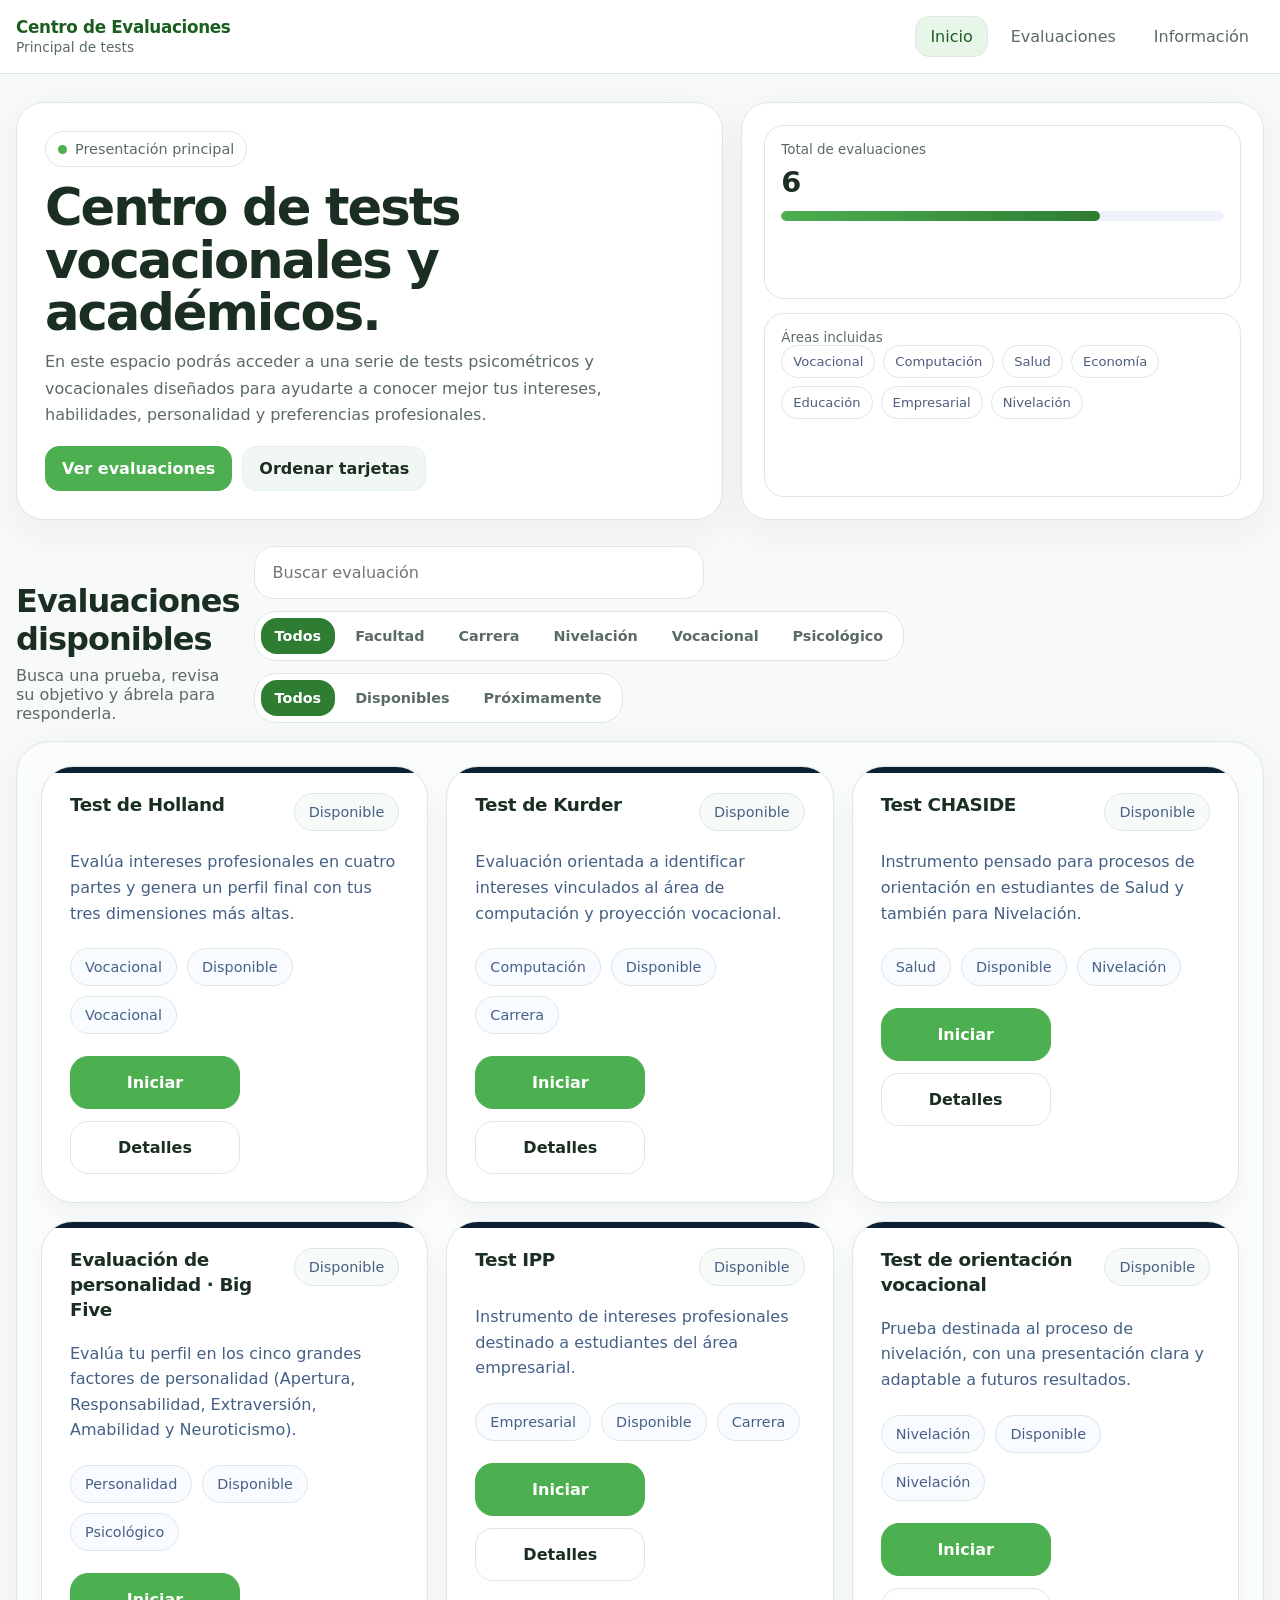
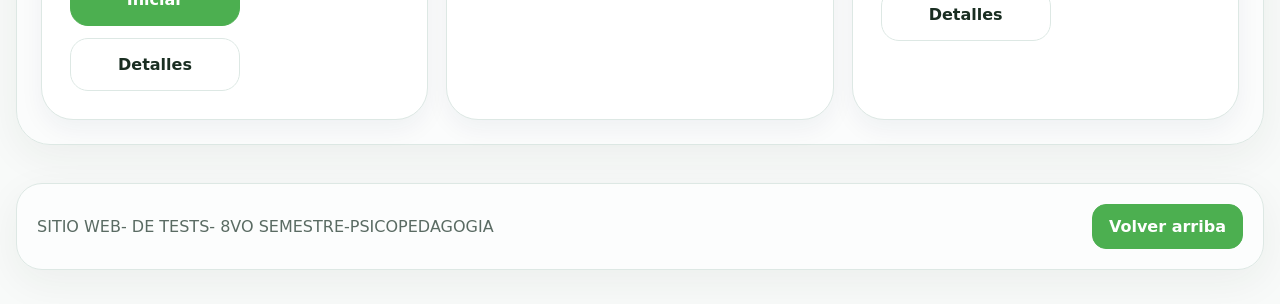
==== index.html @ 970b8825 "O" ====
<!doctype html>
<html lang="es">
  <head>
    <meta charset="utf-8" />
    <meta name="viewport" content="width=device-width,initial-scale=1" />

    <title>TESTS PSICOPEDAGOGIA</title>

    <meta
      name="description"
      content="MENU DE TESTS PSICOPEDAGOGIA."
    />
    <link rel="stylesheet" href="./styles.css" />
  </head>

  <body>
    <header class="topbar">
      <div class="container topbar__inner">
        <a class="brand" href="./index.html">
          <span class="brand__logo" aria-hidden="true"></span>
          <span>
            <span class="brand__name">Centro de Evaluaciones</span><br />
            <span class="brand__sub"> Principal de tests</span>
          </span>
        </a>

        <nav class="nav" aria-label="Navegación principal">
          <button
            class="nav__toggle"
            id="navToggle"
            aria-expanded="false"
            aria-controls="navMenu"
          >
            <span class="sr-only">Abrir menú</span>
            <span class="hamburger"></span>
          </button>

          <div class="nav__menu" id="navMenu">
            <a class="nav__link is-active" href="#evaluaciones">Inicio</a>
            <a class="nav__link" href="#dashboard">Evaluaciones</a>
            <a class="nav__link" href="#info">Información</a>
          </div>
        </nav>
      </div>
    </header>

    <main class="container">
      <section class="hero" id="evaluaciones">
        <div class="hero__card">
          <span class="eyebrow">
            <span class="eyebrow__dot"></span>
            Presentación principal
          </span>

          <h1>Centro de tests vocacionales y académicos.</h1>

          <p>
            En este espacio podrás acceder a una serie de tests psicométricos y vocacionales diseñados para ayudarte a conocer mejor tus intereses, habilidades, personalidad y preferencias profesionales.
          </p>

          <div class="hero__actions">
            <a class="btn btn--primary" href="#dashboard">Ver evaluaciones</a>
            <button class="btn btn--soft" id="shuffleBtn" type="button">
              Ordenar tarjetas
            </button>
          </div>
        </div>

        <aside class="hero__stats">
          <div class="statbox">
            <div class="statbox__label">Total de evaluaciones</div>
            <div class="statbox__value">6</div>
            <div class="progress"><span></span></div>
          </div>

          <div class="statbox">
            <div class="statbox__label">Áreas incluidas</div>
            <div class="chips">
              <span class="chip">Vocacional</span>
              <span class="chip">Computación</span>
              <span class="chip">Salud</span>
              <span class="chip">Economía</span>
              <span class="chip">Educación</span>
              <span class="chip">Empresarial</span>
              <span class="chip">Nivelación</span>
            </div>
          </div>
        </aside>
      </section>

      <section class="section" id="dashboard">
        <div class="section-head">
          <div>
            <h2>Evaluaciones disponibles</h2>
            <p>Busca una prueba, revisa su objetivo y ábrela para responderla.</p>
          </div>

          <div class="tools tools--column">
            <label class="searchbox">
              <span class="sr-only">Buscar evaluación</span>
              <input
                type="search"
                id="searchInput"
                placeholder="Buscar evaluación"
                autocomplete="off"
              />
            </label>
            <div class="filter-rows">
              <div class="segmented" role="tablist" aria-label="Categoría">
                <button class="is-active" data-category="all" aria-selected="true">Todos</button>
                <button data-category="Facultad" aria-selected="false">Facultad</button>
                <button data-category="Carrera" aria-selected="false">Carrera</button>
                <button data-category="Nivelación" aria-selected="false">Nivelación</button>
                <button data-category="Vocacional" aria-selected="false">Vocacional</button>
                <button data-category="Psicológico" aria-selected="false">Psicológico</button>
              </div>
              <div class="segmented" role="tablist" aria-label="Estado">
                <button class="is-active" data-filter="all" aria-selected="true">Todos</button>
                <button data-filter="available" aria-selected="false">Disponibles</button>
                <button data-filter="soon" aria-selected="false">Próximamente</button>
              </div>
            </div>
          </div>
        </div>

        <div class="cards-wrap">
          <div class="cards-grid" id="cardsGrid"></div>
          <div class="empty-state" id="emptyState">
            No se encontraron evaluaciones con ese criterio.
          </div>
        </div>
      </section>

      <section class="footer" id="info">
        <div class="footer__card">
          <p>
            SITIO WEB- DE TESTS- 8VO SEMESTRE-PSICOPEDAGOGIA
          </p>
          <a class="btn btn--primary" href="#evaluaciones">Volver arriba</a>
        </div>
      </section>
    </main>

    <script src="./app.js"></script>
  </body>
</html>
---- styles.css ----
/* Paleta institucional: verde claro (botones), verde oscuro (encabezados), azul marino (acentos) */
:root {
  --bg: #f8faf9;
  --surface: #ffffff;
  --surface-solid: #ffffff;
  --text: #1a2e22;
  --muted: #5a6b63;
  --border: #dde8e4;
  --border-soft: #e8f0ec;
  --shadow: 0 12px 40px rgba(26, 46, 34, 0.06);
  --shadow-soft: 0 6px 20px rgba(26, 46, 34, 0.04);
  --navy: #0d2135;
  --green-light: #4caf50;
  --green-light-hover: #43a047;
  --green-dark: #2e7d32;
  --green-dark-heading: #1b5e20;
  --blue-accent: #1565c0;
  --blue-accent-soft: rgba(21, 101, 192, 0.12);
  --container: 1420px;
  --font: ui-sans-serif, system-ui, -apple-system, "Segoe UI", Roboto, Inter, Arial, sans-serif;
  --radius: 20px;
  --radius-sm: 14px;
}
* { box-sizing: border-box; }
html, body { height: 100%; }
body {
  margin: 0;
  font-family: var(--font);
  color: var(--text);
  background: var(--bg);
}a{text-decoration:none;color:inherit}button,input,select{font:inherit}.container{width:min(100% - 32px,var(--container));margin:0 auto}.sr-only{position:absolute;width:1px;height:1px;padding:0;margin:-1px;overflow:hidden;clip:rect(0,0,0,0);white-space:nowrap;border:0}
.topbar { position: sticky; top: 0; z-index: 30; background: rgba(255,255,255,.92); backdrop-filter: blur(14px); border-bottom: 1px solid var(--border); }
.topbar__inner { display: flex; align-items: center; justify-content: space-between; gap: 16px; padding: 16px 0; }
.brand { display: flex; align-items: center; gap: 12px; }
.brand__logo { display: none; }
.brand__name { font-size: 1.05rem; font-weight: 800; letter-spacing: -.02em; color: var(--green-dark-heading); }
.brand__sub { font-size: .86rem; color: var(--muted); }
.nav { display: flex; align-items: center; gap: 10px; position: relative; }
.nav__menu { display: flex; align-items: center; gap: 8px; }
.nav__link { padding: 10px 14px; border-radius: var(--radius-sm); color: var(--muted); border: 1px solid transparent; transition: background .2s, color .2s; }
.nav__link:hover, .nav__link.is-active { color: var(--green-dark-heading); background: #e8f5e9; border-color: var(--border); }
.nav__toggle { display: none; border: 1px solid var(--border); background: #fff; border-radius: var(--radius-sm); padding: 10px 12px; cursor: pointer; }
.hamburger, .hamburger:before, .hamburger:after { display: block; width: 18px; height: 2px; background: var(--text); border-radius: 99px; position: relative; }
.hamburger:before, .hamburger:after { content: ""; position: absolute; left: 0; }
.hamburger:before { top: -5px; }
.hamburger:after { top: 5px; }
.eyebrow { display: inline-flex; align-items: center; gap: 8px; padding: 9px 12px; border-radius: 999px; background: #fff; border: 1px solid var(--border); color: var(--muted); font-size: .9rem; }
.eyebrow__dot { width: 9px; height: 9px; border-radius: 999px; background: var(--green-light); }
.btn { border: 1px solid var(--border); border-radius: var(--radius-sm); padding: 12px 16px; background: #fff; color: var(--text); cursor: pointer; font-weight: 700; transition: background .2s, border-color .2s, transform .1s; }
.btn--primary { background: var(--green-light); color: #fff; border-color: var(--green-light); }
.btn--primary:hover { background: var(--green-light-hover); border-color: var(--green-light-hover); }
.btn--soft { background: #f1f8f4; border-color: var(--border-soft); }
.section{padding:8px 0 28px}.section-head{display:grid;grid-template-columns:1fr auto;gap:14px;align-items:end;margin-bottom:18px}.section-head h2{margin:0;font-size:2rem;letter-spacing:-.03em}.section-head p{margin:8px 0 0;color:var(--muted);font-size:1rem}.tools { display: flex; gap: 12px; align-items: center; flex-wrap: wrap; }
.tools.tools--column { flex-direction: column; align-items: stretch; }
.filter-rows { display: flex; flex-wrap: wrap; gap: 12px; align-items: center; }.searchbox input{width:min(450px,80vw);padding:16px 18px;border-radius:20px;border:1px solid var(--border);background:#fff;color:var(--text);outline:none}.searchbox input:focus { box-shadow: 0 0 0 3px var(--blue-accent-soft); }
.segmented { display: flex; align-items: center; gap: 6px; padding: 6px; background: #fff; border: 1px solid var(--border); border-radius: 22px; flex-wrap: wrap; }
.segmented button { border: 0; background: transparent; color: var(--muted); cursor: pointer; border-radius: 16px; padding: 10px 14px; font-weight: 700; font-size: .9rem; transition: background .2s, color .2s; }
.segmented button.is-active { background: var(--green-dark); color: #fff; }.cards-wrap{padding:24px;background:rgba(255,255,255,.55);border:1px solid var(--border);border-radius:34px;box-shadow:var(--shadow)}.cards-grid{display:grid;grid-template-columns:repeat(3,1fr);gap:18px}.test-card{background:#fff;border:1px solid var(--border);border-radius:32px;box-shadow:0 10px 25px rgba(16,35,73,.05);padding:26px 28px 28px;position:relative;overflow:hidden}.test-card::before{content:"";position:absolute;top:0;left:0;right:0;height:6px;background:var(--accent,var(--navy))}.test-card__head{display:flex;align-items:flex-start;justify-content:space-between;gap:12px}.test-card h3{margin:0;font-size:1.15rem;line-height:1.35;letter-spacing:-.02em}.status-pill,.mini-pill{white-space:nowrap;padding:10px 14px;border-radius:999px;border:1px solid var(--border);background:#f8fbff;color:#486085;font-size:.9rem}.test-card p{margin:18px 0 22px;color:#456086;line-height:1.6;font-size:1rem}.meta-pills{display:flex;flex-wrap:wrap;gap:10px;margin-bottom:22px}.actions{display:flex;gap:12px;flex-wrap:wrap}.action-primary,.action-secondary{display:inline-flex;justify-content:center;align-items:center;min-width:170px;padding:16px 18px;border-radius:18px;font-weight:800;border:1px solid var(--border)}.action-primary { background: var(--green-light); color: #fff; border-color: var(--green-light); }
.action-primary:hover { background: var(--green-light-hover); }
.action-secondary { background: #fff; color: var(--text); }.badge-available{background:#f6faf8}.badge-soon{background:#f8fbff}.accent-dark{--accent:var(--navy)}.accent-blue{--accent:var(--blue)}.accent-green{--accent:var(--green)}.accent-pink{--accent:var(--pink)}.accent-purple{--accent:var(--purple)}.accent-gold{--accent:var(--gold)}.accent-teal{--accent:var(--teal)}.empty-state{display:none;padding:30px;text-align:center;color:var(--muted);background:#fff;border:1px dashed var(--border);border-radius:24px}.footer{padding:10px 0 34px}.footer__card{background:rgba(255,255,255,.65);border:1px solid var(--border);border-radius:26px;box-shadow:var(--shadow);padding:20px;display:flex;justify-content:space-between;gap:14px;align-items:center;flex-wrap:wrap}.footer__card p{margin:0;color:var(--muted)}
.hero{display:grid;grid-template-columns:1.15fr .85fr;gap:18px;padding:28px 0 18px}.hero__card,.hero__stats{background:var(--surface);border:1px solid var(--border);border-radius:28px;box-shadow:var(--shadow)}.hero__card{padding:28px}.hero__stats{padding:22px;display:grid;gap:14px}.hero h1{margin:14px 0 10px;font-size:clamp(2rem,4vw,3.4rem);line-height:1.03;letter-spacing:-.04em}.hero p{margin:0;color:var(--muted);line-height:1.65}.hero__actions{display:flex;gap:10px;flex-wrap:wrap;margin-top:18px}.statbox{padding:16px;border-radius:20px;border:1px solid var(--border);background:#fff}.statbox__label{font-size:.84rem;color:var(--muted)}.statbox__value{font-size:1.8rem;font-weight:800;margin-top:8px}.progress{height:10px;border-radius:999px;background:#eef2fb;overflow:hidden;margin-top:12px}.progress > span { display: block; height: 100%; width: 72%; border-radius: 999px; background: linear-gradient(90deg, var(--green-light), var(--green-dark)); transition: width .3s ease; }.chips{display:flex;flex-wrap:wrap;gap:8px}.chip{padding:8px 11px;border-radius:999px;background:#fff;border:1px solid var(--border);font-size:.82rem;color:#4d5d7d}
.page{padding:30px 0 50px}.test-layout{display:grid;grid-template-columns:360px 1fr;gap:18px;align-items:start}.side-panel{position:sticky;top:90px;background:rgba(255,255,255,.72);border:1px solid var(--border);border-radius:30px;box-shadow:var(--shadow);padding:22px}.side-panel h1{margin:14px 0 10px;font-size:2rem;letter-spacing:-.03em;line-height:1.08}.side-panel p{margin:0;color:var(--muted);line-height:1.65}.side-actions{display:flex;flex-wrap:wrap;gap:10px;margin-top:16px}.metric-card{margin-top:14px;padding:16px;border-radius:22px;border:1px solid var(--border);background:#fff}.metric-card__row{display:flex;justify-content:space-between;gap:10px;align-items:center}.metric-card strong{font-size:1.7rem}.info-list{display:grid;gap:10px;margin-top:14px}.info-item{padding:14px 16px;border-radius:18px;background:#fff;border:1px solid var(--border)}.info-item h3{margin:0 0 8px;font-size:1rem}.info-item p{margin:0;font-size:.95rem}.main-panel{display:grid;gap:18px}.block{background:rgba(255,255,255,.75);border:1px solid var(--border);border-radius:30px;box-shadow:var(--shadow);padding:22px}.block h2{margin:0 0 8px;font-size:1.5rem;letter-spacing:-.02em}.block .sub{margin:0 0 18px;color:var(--muted);line-height:1.65}.check-grid{display:grid;grid-template-columns:repeat(3,1fr);gap:12px}.check-item{display:flex;gap:10px;align-items:flex-start;padding:14px;border-radius:18px;background:#fff;border:1px solid var(--border)}.check-item input{margin-top:3px}.check-item span{color:#365071;line-height:1.45}.table-wrap{overflow:auto;border-radius:22px;border:1px solid var(--border);background:#fff}.test-table,.summary-table{width:100%;border-collapse:collapse;min-width:720px}.test-table th,.test-table td,.summary-table th,.summary-table td{padding:14px 12px;border-bottom:1px solid var(--border);text-align:left}.test-table th,.summary-table th{font-size:.85rem;color:var(--muted);background:#fbfcff}.test-table td label{display:flex;justify-content:center}.question-card{padding:16px;border-radius:22px;background:#fff;border:1px solid var(--border)}.question-card + .question-card{margin-top:12px}.question-card h3{margin:0 0 10px;font-size:1.03rem}.options{display:grid;gap:10px}.option{display:flex;gap:10px;padding:12px 14px;border-radius:16px;border:1px solid var(--border);background:#fcfdff}.option span{line-height:1.45;color:#365071}.result-grid{display:grid;grid-template-columns:repeat(3,1fr);gap:14px}.result-card{padding:16px;border-radius:22px;background:#fff;border:1px solid var(--border)}.result-card h3{margin:0 0 6px;font-size:1.02rem}.result-value{font-size:2rem;font-weight:800;margin-top:6px}.bar{height:11px;border-radius:999px;background:#eef2fb;overflow:hidden;margin-top:10px}.bar span { display: block; height: 100%; width: 0%; border-radius: 999px; background: linear-gradient(90deg, var(--green-light), var(--green-dark)); transition: width .4s ease; }.top3{display:flex;flex-wrap:wrap;gap:10px}.top3 .pill{padding:12px 14px;border-radius:999px;background:#fff;border:1px solid var(--border);font-weight:700}.interp-grid{display:grid;grid-template-columns:1fr 1fr;gap:14px}.interp-card{padding:18px;border-radius:22px;background:#fff;border:1px solid var(--border)}.interp-card h3{margin:0 0 8px}.interp-card p{margin:0;color:var(--muted);line-height:1.65}.notice{padding:16px 18px;border-radius:18px;background:#fff7e8;border:1px solid #f0ddb0;color:#7f5d0d}.actions-row{display:flex;gap:10px;flex-wrap:wrap;margin-top:16px}
@media (max-width:1200px){.cards-grid{grid-template-columns:repeat(2,1fr)}.hero,.test-layout{grid-template-columns:1fr}.side-panel{position:static}}
@media (max-width:760px){.container{width:min(100% - 20px,var(--container))}.section-head{grid-template-columns:1fr}.cards-grid,.check-grid,.result-grid,.interp-grid{grid-template-columns:1fr}.searchbox input{width:100%}.nav__toggle{display:block}.nav__menu{display:none;position:absolute;right:0;top:56px;flex-direction:column;padding:10px;background:#fff;border:1px solid var(--border);border-radius:18px;box-shadow:var(--shadow)}.nav__menu.is-open{display:flex}}

/* responsive fixes for tests */
.desktop-table{display:block}.mobile-stack{display:none}
.stack-item{background:#fff;border:1px solid var(--border);border-radius:20px;padding:16px}.stack-item+.stack-item{margin-top:12px}.stack-title{font-weight:800;margin-bottom:12px}.stack-options{display:grid;gap:10px}.stack-option{display:flex;gap:10px;align-items:flex-start;padding:12px;border-radius:14px;border:1px solid var(--border);background:#fcfdff}.stack-option span{color:#365071;line-height:1.45}.main-panel{min-width:0}.block{min-width:0}
@media (max-width:760px){.desktop-table{display:none!important}.mobile-stack{display:block!important}.test-layout{grid-template-columns:1fr!important}.side-panel{position:static!important}.options,.result-grid,.interp-grid,.selected-grid,.dyad-options,.check-grid{grid-template-columns:1fr!important}.action-primary,.action-secondary,.side-actions .btn,.actions-row .btn{width:100%}.table-wrap{overflow:auto}.test-table,.summary-table{min-width:unset}.block{padding:16px}.question-card,.dyad-card{padding:14px}.side-panel h1{font-size:1.6rem}}

/* Flujo de tests: ocultar resultados hasta calcular */
.test-results-section { transition: opacity .35s ease, transform .35s ease; }
.test-results-section.is-hidden { display: none !important; }
.test-questions-section { transition: opacity .35s ease; }
.test-questions-section.is-hidden { display: none !important; }
.test-finished-header { font-size: clamp(1.5rem, 3vw, 2rem); font-weight: 800; color: var(--green-dark-heading); margin: 0 0 20px; letter-spacing: -.02em; text-align: center; padding: 16px 0; }
/* Tarjeta destacada TOP 1 */
.result-top1-card { background: linear-gradient(145deg, #e8f5e9 0%, #fff 50%); border: 2px solid var(--green-light); border-radius: var(--radius); padding: 24px 28px; margin-bottom: 24px; box-shadow: var(--shadow-soft); }
.result-top1-card .result-top1-card__label { font-size: .85rem; font-weight: 700; text-transform: uppercase; letter-spacing: .05em; color: var(--green-dark); margin-bottom: 8px; }
.result-top1-card .result-top1-card__title { font-size: 1.5rem; font-weight: 800; color: var(--text); margin: 0 0 10px; }
.result-top1-card .result-top1-card__desc { color: var(--muted); line-height: 1.6; margin: 0; font-size: 1rem; }
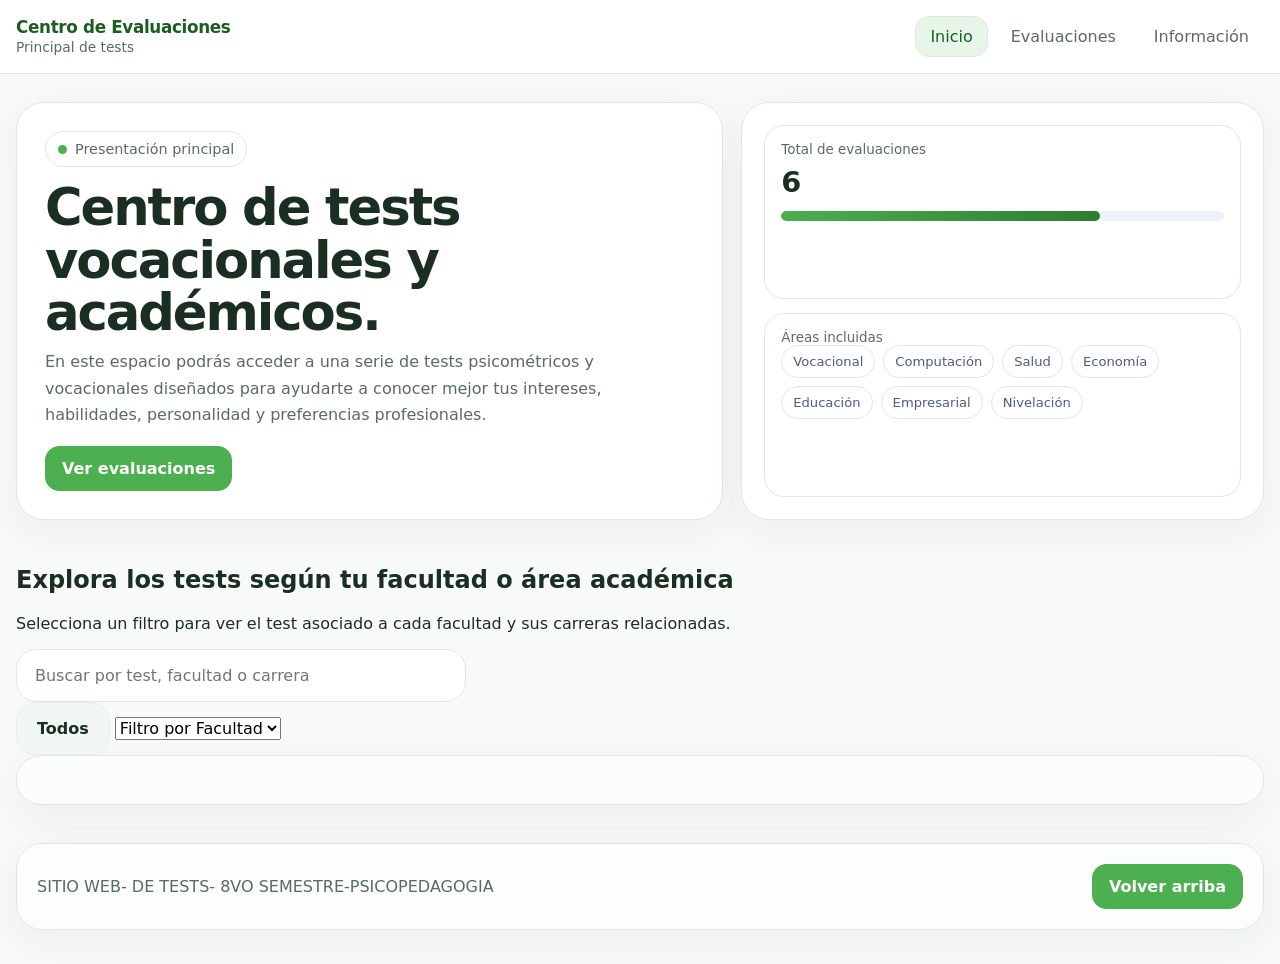
==== commit 9362d47d: "Refactor dashboard section and update content" ====
--- a/index.html
+++ b/index.html
@@ -60,9 +60,6 @@
 
           <div class="hero__actions">
             <a class="btn btn--primary" href="#dashboard">Ver evaluaciones</a>
-            <button class="btn btn--soft" id="shuffleBtn" type="button">
-              Ordenar tarjetas
-            </button>
           </div>
         </div>
 
@@ -88,45 +85,34 @@
         </aside>
       </section>
 
-      <section class="section" id="dashboard">
-        <div class="section-head">
-          <div>
-            <h2>Evaluaciones disponibles</h2>
-            <p>Busca una prueba, revisa su objetivo y ábrela para responderla.</p>
-          </div>
+      <section class="section section--tests" id="dashboard">
+        <header class="tests-header">
+          <h2 class="tests-header__title">Explora los tests según tu facultad o área académica</h2>
+          <p class="tests-header__sub">Selecciona un filtro para ver el test asociado a cada facultad y sus carreras relacionadas.</p>
+        </header>
 
-          <div class="tools tools--column">
-            <label class="searchbox">
-              <span class="sr-only">Buscar evaluación</span>
-              <input
-                type="search"
-                id="searchInput"
-                placeholder="Buscar evaluación"
-                autocomplete="off"
-              />
-            </label>
-            <div class="filter-rows">
-              <div class="segmented" role="tablist" aria-label="Categoría">
-                <button class="is-active" data-category="all" aria-selected="true">Todos</button>
-                <button data-category="Facultad" aria-selected="false">Facultad</button>
-                <button data-category="Carrera" aria-selected="false">Carrera</button>
-                <button data-category="Nivelación" aria-selected="false">Nivelación</button>
-                <button data-category="Vocacional" aria-selected="false">Vocacional</button>
-                <button data-category="Psicológico" aria-selected="false">Psicológico</button>
-              </div>
-              <div class="segmented" role="tablist" aria-label="Estado">
-                <button class="is-active" data-filter="all" aria-selected="true">Todos</button>
-                <button data-filter="available" aria-selected="false">Disponibles</button>
-                <button data-filter="soon" aria-selected="false">Próximamente</button>
-              </div>
-            </div>
+        <div class="tests-toolbar">
+          <label class="searchbox tests-toolbar__search">
+            <span class="sr-only">Buscar por test, facultad o carrera</span>
+            <input
+              type="search"
+              id="searchInput"
+              placeholder="Buscar por test, facultad o carrera"
+              autocomplete="off"
+            />
+          </label>
+          <div class="faculty-filters">
+            <button type="button" class="btn btn--soft" id="btnAllFaculties" style="padding:16px 20px; border-radius: 20px;">Todos</button>
+            <select class="custom-select" id="facultySelect" aria-label="Filtrar por facultad">
+              <option value="all">Filtro por Facultad</option>
+            </select>
           </div>
         </div>
 
         <div class="cards-wrap">
           <div class="cards-grid" id="cardsGrid"></div>
           <div class="empty-state" id="emptyState">
-            No se encontraron evaluaciones con ese criterio.
+            No se encontraron tests con ese criterio.
           </div>
         </div>
       </section>
@@ -143,4 +129,4 @@
 
     <script src="./app.js"></script>
   </body>
-</html>+</html>
